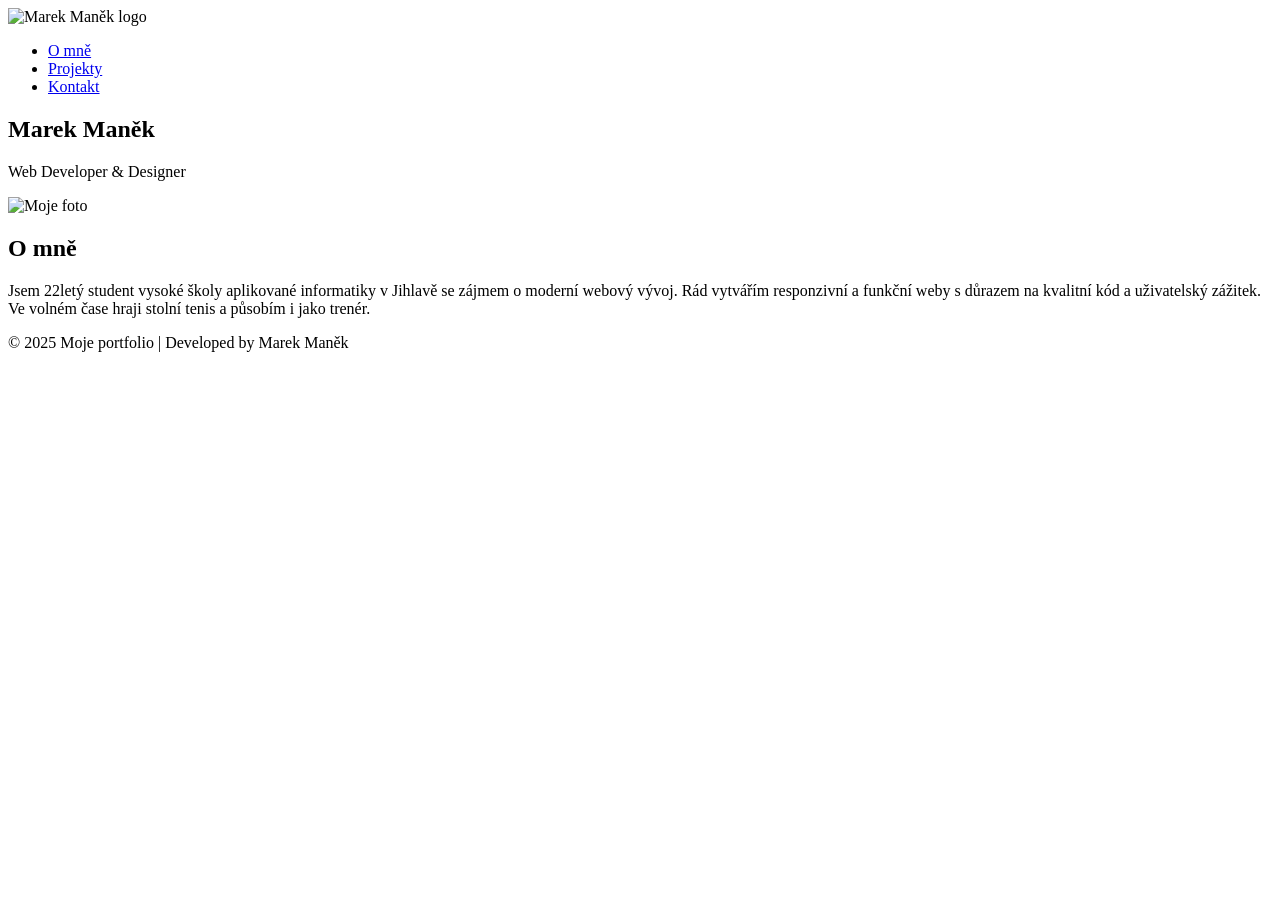
==== index.html @ 23101ea4 "Create index.html" ====
<!DOCTYPE html>
<html lang="cs">
<head>
  <meta charset="UTF-8" />
  <title>O mně</title>
  <link rel="stylesheet" href="css/style.css" />
</head>
<body>

  <header>
    <nav>
      <img src="images/1.png" alt="Marek Maněk logo" class="logo">
      <ul>
        <li><a href="index.html">O mně</a></li>
        <li><a href="projects.html">Projekty</a></li>
        <li><a href="contact.html">Kontakt</a></li>
      </ul>
    </nav>
  </header>

  <main>
    <section class="hero">
      <h1>Marek Maněk</h1>
      <p>Web Developer & Designer</p>
      <img src="images/ja.png" alt="Moje foto" class="profile-photo">
    </section>

    <section>
      <h2>O mně</h2>
      <p>
        Jsem 22letý student vysoké školy aplikované informatiky v Jihlavě se zájmem o moderní webový vývoj.
        Rád vytvářím responzivní a funkční weby s důrazem na kvalitní kód a uživatelský zážitek.
        Ve volném čase hraji stolní tenis a působím i jako trenér.
      </p>
    </section>
  </main>

  <footer>
    <p>&copy; 2025 Moje portfolio | Developed by Marek Maněk</p>
  </footer>

</body>
</html>
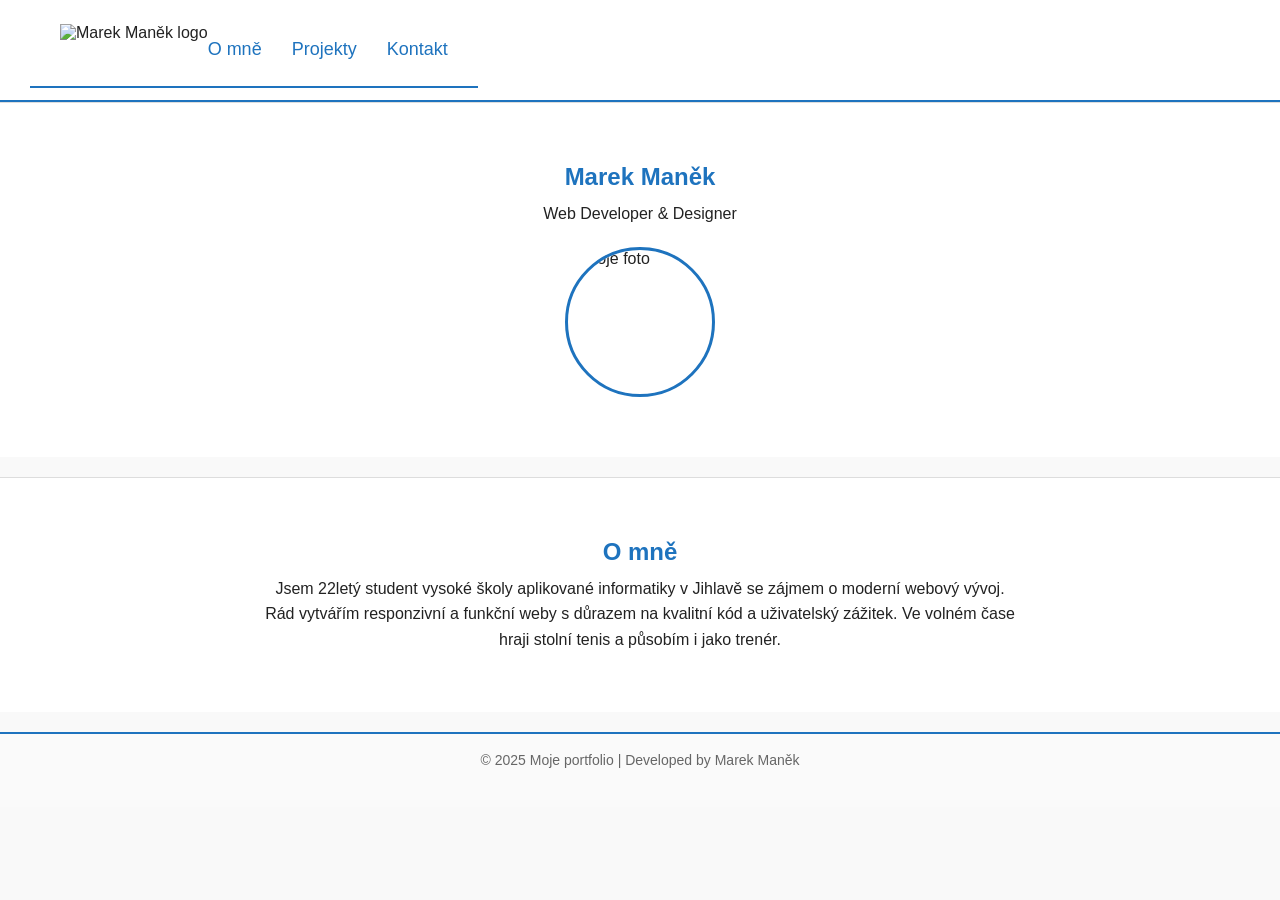
==== commit 48db5322: "Add files via upload" ====
--- a/index.html
+++ b/index.html
@@ -1,43 +1,43 @@
-<!DOCTYPE html>
-<html lang="cs">
-<head>
-  <meta charset="UTF-8" />
-  <title>O mně</title>
-  <link rel="stylesheet" href="css/style.css" />
-</head>
-<body>
-
-  <header>
-    <nav>
-      <img src="images/1.png" alt="Marek Maněk logo" class="logo">
-      <ul>
-        <li><a href="index.html">O mně</a></li>
-        <li><a href="projects.html">Projekty</a></li>
-        <li><a href="contact.html">Kontakt</a></li>
-      </ul>
-    </nav>
-  </header>
-
-  <main>
-    <section class="hero">
-      <h1>Marek Maněk</h1>
-      <p>Web Developer & Designer</p>
-      <img src="images/ja.png" alt="Moje foto" class="profile-photo">
-    </section>
-
-    <section>
-      <h2>O mně</h2>
-      <p>
-        Jsem 22letý student vysoké školy aplikované informatiky v Jihlavě se zájmem o moderní webový vývoj.
-        Rád vytvářím responzivní a funkční weby s důrazem na kvalitní kód a uživatelský zážitek.
-        Ve volném čase hraji stolní tenis a působím i jako trenér.
-      </p>
-    </section>
-  </main>
-
-  <footer>
-    <p>&copy; 2025 Moje portfolio | Developed by Marek Maněk</p>
-  </footer>
-
-</body>
-</html>
+<!DOCTYPE html>
+<html lang="cs">
+<head>
+  <meta charset="UTF-8" />
+  <title>O mně</title>
+  <link rel="stylesheet" href="style.css">
+</head>
+<body>
+
+  <header>
+    <nav>
+      <img src="images/1.png" alt="Marek Maněk logo" class="logo">
+      <ul>
+        <li><a href="index.html">O mně</a></li>
+        <li><a href="projects.html">Projekty</a></li>
+        <li><a href="contact.html">Kontakt</a></li>
+      </ul>
+    </nav>
+  </header>
+
+  <main>
+    <section class="hero">
+      <h1>Marek Maněk</h1>
+      <p>Web Developer & Designer</p>
+      <img src="images/ja.png" alt="Moje foto" class="profile-photo">
+    </section>
+
+    <section>
+      <h2>O mně</h2>
+      <p>
+        Jsem 22letý student vysoké školy aplikované informatiky v Jihlavě se zájmem o moderní webový vývoj.
+        Rád vytvářím responzivní a funkční weby s důrazem na kvalitní kód a uživatelský zážitek.
+        Ve volném čase hraji stolní tenis a působím i jako trenér.
+      </p>
+    </section>
+  </main>
+
+  <footer>
+    <p>&copy; 2025 Moje portfolio | Developed by Marek Maněk</p>
+  </footer>
+
+</body>
+</html>
--- a/style.css
+++ b/style.css
@@ -0,0 +1,213 @@
+/* RESET & ZÁKLAD */
+* {
+  margin: 0;
+  padding: 0;
+  box-sizing: border-box;
+  font-family: Arial, sans-serif;
+}
+
+body {
+  background-color: #f9f9f9;
+  color: #222;
+}
+
+/* === HLAVIČKA === */
+header, nav {
+  display: flex;
+  align-items: center;
+  justify-content: space-between;
+  padding: 12px 30px;
+  background-color: #ffffff;
+  border-bottom: 2px solid #1e73be;
+  position: sticky;
+  top: 0;
+  z-index: 100;
+}
+
+header .logo,
+nav .logo {
+  height: 50px;
+  width: auto;
+  object-fit: contain;
+}
+
+nav ul {
+  list-style: none;
+  display: flex;
+  gap: 30px;
+}
+
+nav a {
+  text-decoration: none;
+  color: #1e73be;
+  font-size: 18px;
+  transition: color 0.3s;
+}
+
+nav a:hover {
+  color: #12518d;
+}
+
+/* === NADPISY === */
+h1, h2 {
+  text-align: center;
+  color: #1e73be;
+  margin: 20px 0 10px;
+}
+
+/* ODSTAVCE */
+p {
+  max-width: 800px;
+  margin: 0 auto 20px;
+  line-height: 1.6;
+  padding: 0 20px;
+  text-align: center;
+}
+
+/* PROFIL FOTO */
+.profile-photo {
+  display: block;
+  width: 150px;
+  height: 150px;
+  object-fit: cover;
+  border-radius: 50%;
+  border: 3px solid #1e73be;
+  margin: 20px auto;
+}
+
+/* === SEKCE === */
+section {
+  padding: 40px 20px;
+  background-color: #ffffff;
+  margin-bottom: 20px;
+  border-top: 1px solid #ddd;
+}
+
+/* === PROJEKTY GRID === */
+.projects-grid {
+  max-width: 1200px;
+  margin: 0 auto;
+  display: grid;
+  grid-template-columns: repeat(auto-fit, minmax(280px, 1fr));
+  gap: 30px;
+  padding: 20px;
+}
+
+.project-card {
+  background-color: #fff;
+  border: 1px solid #ddd;
+  border-radius: 8px;
+  overflow: hidden;
+  text-align: center;
+  box-shadow: 0 2px 4px rgba(0,0,0,0.05);
+  transition: transform 0.3s, box-shadow 0.3s;
+}
+
+.project-card:hover {
+  transform: translateY(-4px);
+  box-shadow: 0 6px 12px rgba(0,0,0,0.1);
+}
+
+.project-card img {
+  width: 100%;
+  height: 180px;
+  object-fit: cover;
+}
+
+.project-card h3 {
+  color: #1e73be;
+  margin: 15px 0 10px;
+}
+
+.project-card p {
+  padding: 0 15px 15px;
+  color: #555;
+}
+
+.project-card a {
+  display: inline-block;
+  margin: 10px 0 20px;
+  padding: 8px 16px;
+  background-color: #1e73be;
+  color: #fff;
+  text-decoration: none;
+  border-radius: 4px;
+  transition: background-color 0.3s;
+}
+
+.project-card a:hover {
+  background-color: #12518d;
+}
+
+/* === KONTAKT FORM === */
+#contact-form {
+  max-width: 500px;
+  margin: 0 auto;
+  display: flex;
+  flex-direction: column;
+  gap: 15px;
+}
+
+#contact-form input,
+#contact-form textarea {
+  padding: 10px 12px;
+  border: 1px solid #ccc;
+  border-radius: 4px;
+  font-size: 16px;
+  width: 100%;
+  resize: vertical;
+}
+
+#contact-form button {
+  padding: 10px;
+  background-color: #1e73be;
+  color: white;
+  border: none;
+  border-radius: 4px;
+  font-size: 16px;
+  cursor: pointer;
+  transition: background-color 0.3s;
+}
+
+#contact-form button:hover {
+  background-color: #12518d;
+}
+
+/* === PATIČKA === */
+footer {
+  text-align: center;
+  font-size: 14px;
+  color: #666;
+  padding: 15px 10px;
+  border-top: 2px solid #1e73be;
+  background-color: #fafafa;
+}
+
+/* === RESPONSIVNÍ === */
+@media (max-width: 700px) {
+  header, nav {
+    flex-direction: column;
+    align-items: center;
+    padding: 15px;
+  }
+
+  nav ul {
+    flex-direction: column;
+    gap: 12px;
+    margin-top: 12px;
+  }
+
+  nav a {
+    font-size: 20px;
+  }
+
+  header .logo,
+  nav .logo {
+    height: 60px;
+    margin-bottom: 10px;
+  }
+
+  .projects-grid {
+    grid-template-columns: 1fr;
+  }
+}
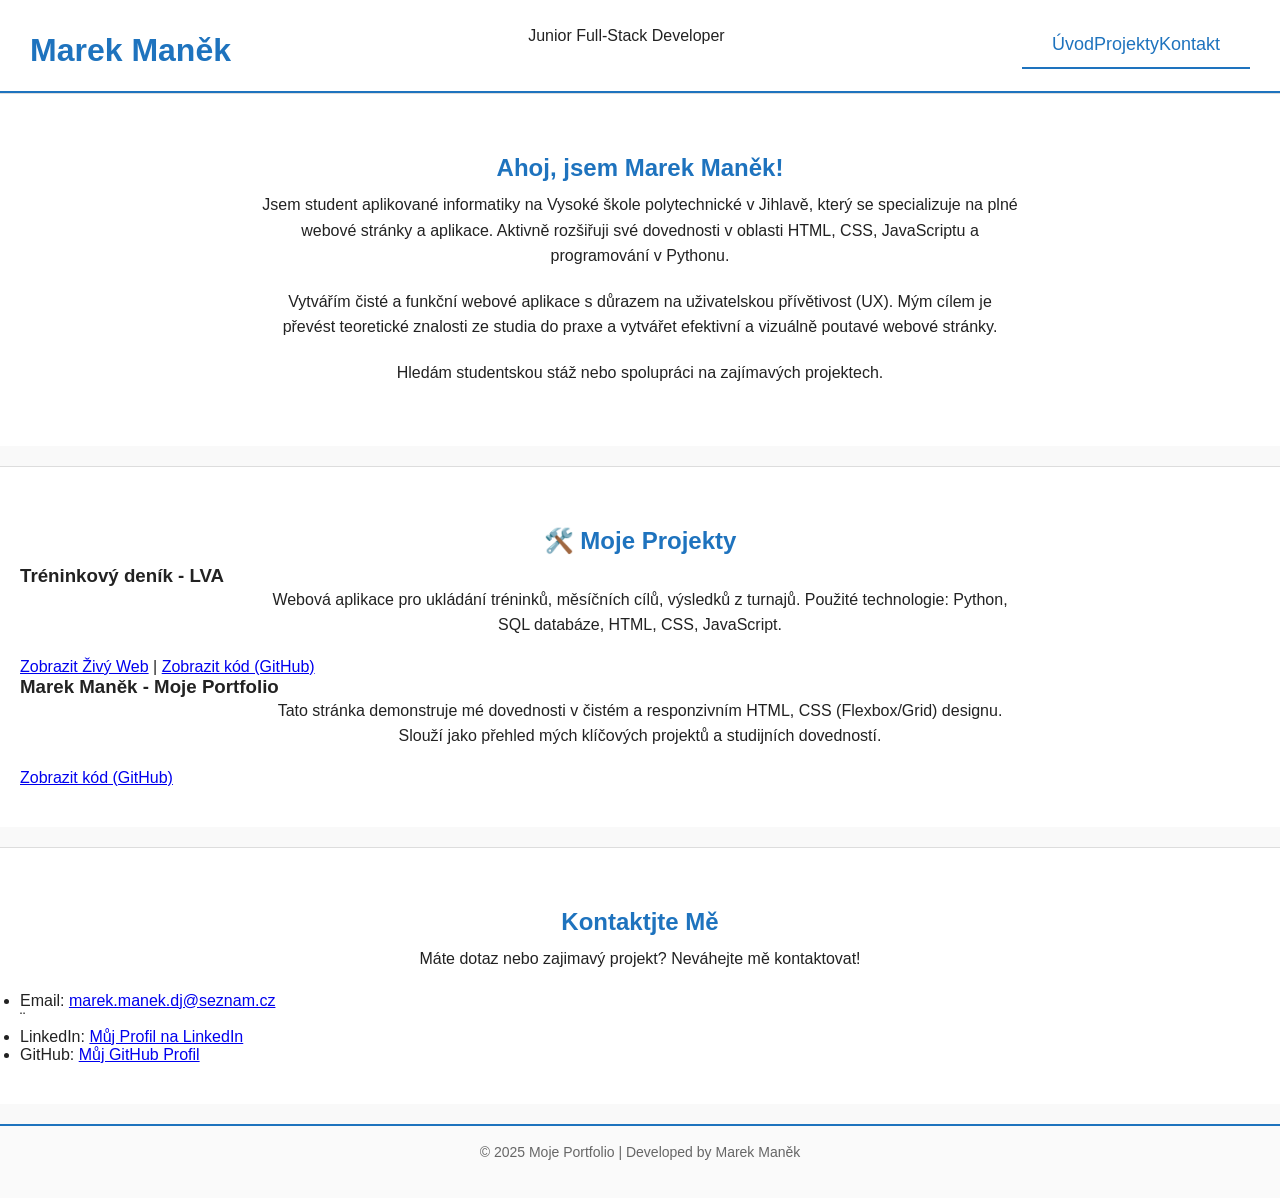
==== commit 5e78d5b6: "Add initial HTML structure for portfolio website" ====
--- a/index.html
+++ b/index.html
@@ -1,43 +1,83 @@
-<!DOCTYPE html>
-<html lang="cs">
-<head>
-  <meta charset="UTF-8" />
-  <title>O mně</title>
-  <link rel="stylesheet" href="style.css">
-</head>
-<body>
-
-  <header>
-    <nav>
-      <img src="images/1.png" alt="Marek Maněk logo" class="logo">
-      <ul>
-        <li><a href="index.html">O mně</a></li>
-        <li><a href="projects.html">Projekty</a></li>
-        <li><a href="contact.html">Kontakt</a></li>
-      </ul>
-    </nav>
-  </header>
-
-  <main>
-    <section class="hero">
-      <h1>Marek Maněk</h1>
-      <p>Web Developer & Designer</p>
-      <img src="images/ja.png" alt="Moje foto" class="profile-photo">
-    </section>
-
-    <section>
-      <h2>O mně</h2>
-      <p>
-        Jsem 22letý student vysoké školy aplikované informatiky v Jihlavě se zájmem o moderní webový vývoj.
-        Rád vytvářím responzivní a funkční weby s důrazem na kvalitní kód a uživatelský zážitek.
-        Ve volném čase hraji stolní tenis a působím i jako trenér.
-      </p>
-    </section>
-  </main>
-
-  <footer>
-    <p>&copy; 2025 Moje portfolio | Developed by Marek Maněk</p>
-  </footer>
-
-</body>
-</html>
+<!DOCTYPE html>
+<html lang="cs">
+<head>
+  <meta charset="UTF-8">
+  <meta name="viewport" content="width=device-width, initial-scale=1.0">
+  <title>Marek Maněk - Webové Portfolio</title>
+  <link rel="stylesheet" href="style.css">
+</head>
+<body>
+  
+    <header>
+      <h1>Marek Maněk</h1>
+      <p>Junior Full-Stack Developer</p>
+      <nav>
+        <a href="#uvod">Úvod</a>
+        <a href="#projekty">Projekty</a>
+        <a href="#kontakt">Kontakt</a>
+      </nav>
+    </header>
+
+    <div class="container">
+
+      <section id="uvod" class="karta">
+        <h2>Ahoj, jsem Marek Maněk!</h2>
+
+        <p>Jsem student aplikované informatiky na Vysoké škole polytechnické v Jihlavě, který se specializuje na plné webové stránky a aplikace. Aktivně rozšiřuji své dovednosti v oblasti HTML, CSS, JavaScriptu a programování v Pythonu.</p>
+
+        <p>Vytvářím čisté a funkční webové aplikace s důrazem na uživatelskou přívětivost (UX). Mým cílem je převést teoretické znalosti ze studia do praxe a vytvářet efektivní a vizuálně poutavé webové stránky.</p>
+
+        <p>Hledám studentskou stáž nebo spolupráci na zajímavých projektech.</p>
+      </section>
+
+      <section id="projekty" class="karta">
+        <h2>🛠️ Moje Projekty</h2>
+    
+        <div class="projekt-karta">
+          <div class="projekt-obsah">
+            
+            <div class="projekt-vizual">
+                
+            </div>
+
+            <div class="projekt-detaily">
+                <h3>Tréninkový deník - LVA</h3>
+                <p>Webová aplikace pro ukládání tréninků, měsíčních cílů, výsledků z turnajů. Použité technologie: Python, SQL databáze, HTML, CSS, JavaScript.</p>
+                <a href="https://treninkovy-denik.onrender.com" target="_blank">Zobrazit Živý Web</a> |
+                <a href="https://github.com/marekcze12/treninkovy-denik" target="_blank">Zobrazit kód (GitHub)</a>
+            </div>
+        </div>
+        </div>
+
+          <div class="projekt-karta">
+            <div class="projekt-obsah">
+            
+            <div class="projekt-vizual">
+                
+            </div>
+
+            <div class="projekt-detaily">
+                <h3>Marek Maněk - Moje Portfolio</h3>
+                <p>Tato stránka demonstruje mé dovednosti v čistém a responzivním HTML, CSS (Flexbox/Grid) designu. Slouží jako přehled mých klíčových projektů a studijních dovedností.</p>
+                <a href="ODKAZ_NA_GITHUB_REPO_PORTFOLIA" target="_blank">Zobrazit kód (GitHub)</a>
+            </div>
+          </div>
+        </div>
+      </section>
+
+      <section id="kontakt" class="karta">
+        <h2>Kontaktjte Mě</h2>
+        <p>Máte dotaz nebo zajimavý projekt? Neváhejte mě kontaktovat!</p>
+        <ul>
+          <li>Email: <a href="mailto:marek.manek.dj@seznam.cz">marek.manek.dj@seznam.cz</a></li>¨
+          <li>LinkedIn: <a href="https://www.linkedin.com/in/marek-man%C4%9Bk-5a9947339/" target="_blank">Můj Profil na LinkedIn</a></li>
+          <li>GitHub: <a href="https://github.com/marekcze12" target="_blank">Můj GitHub Profil</a></li>
+        </ul>
+      </section>
+    </div>
+
+    <footer>
+      <p>&copy; 2025 Moje Portfolio | Developed by Marek Maněk</p>
+    </footer>
+</body>
+</html>
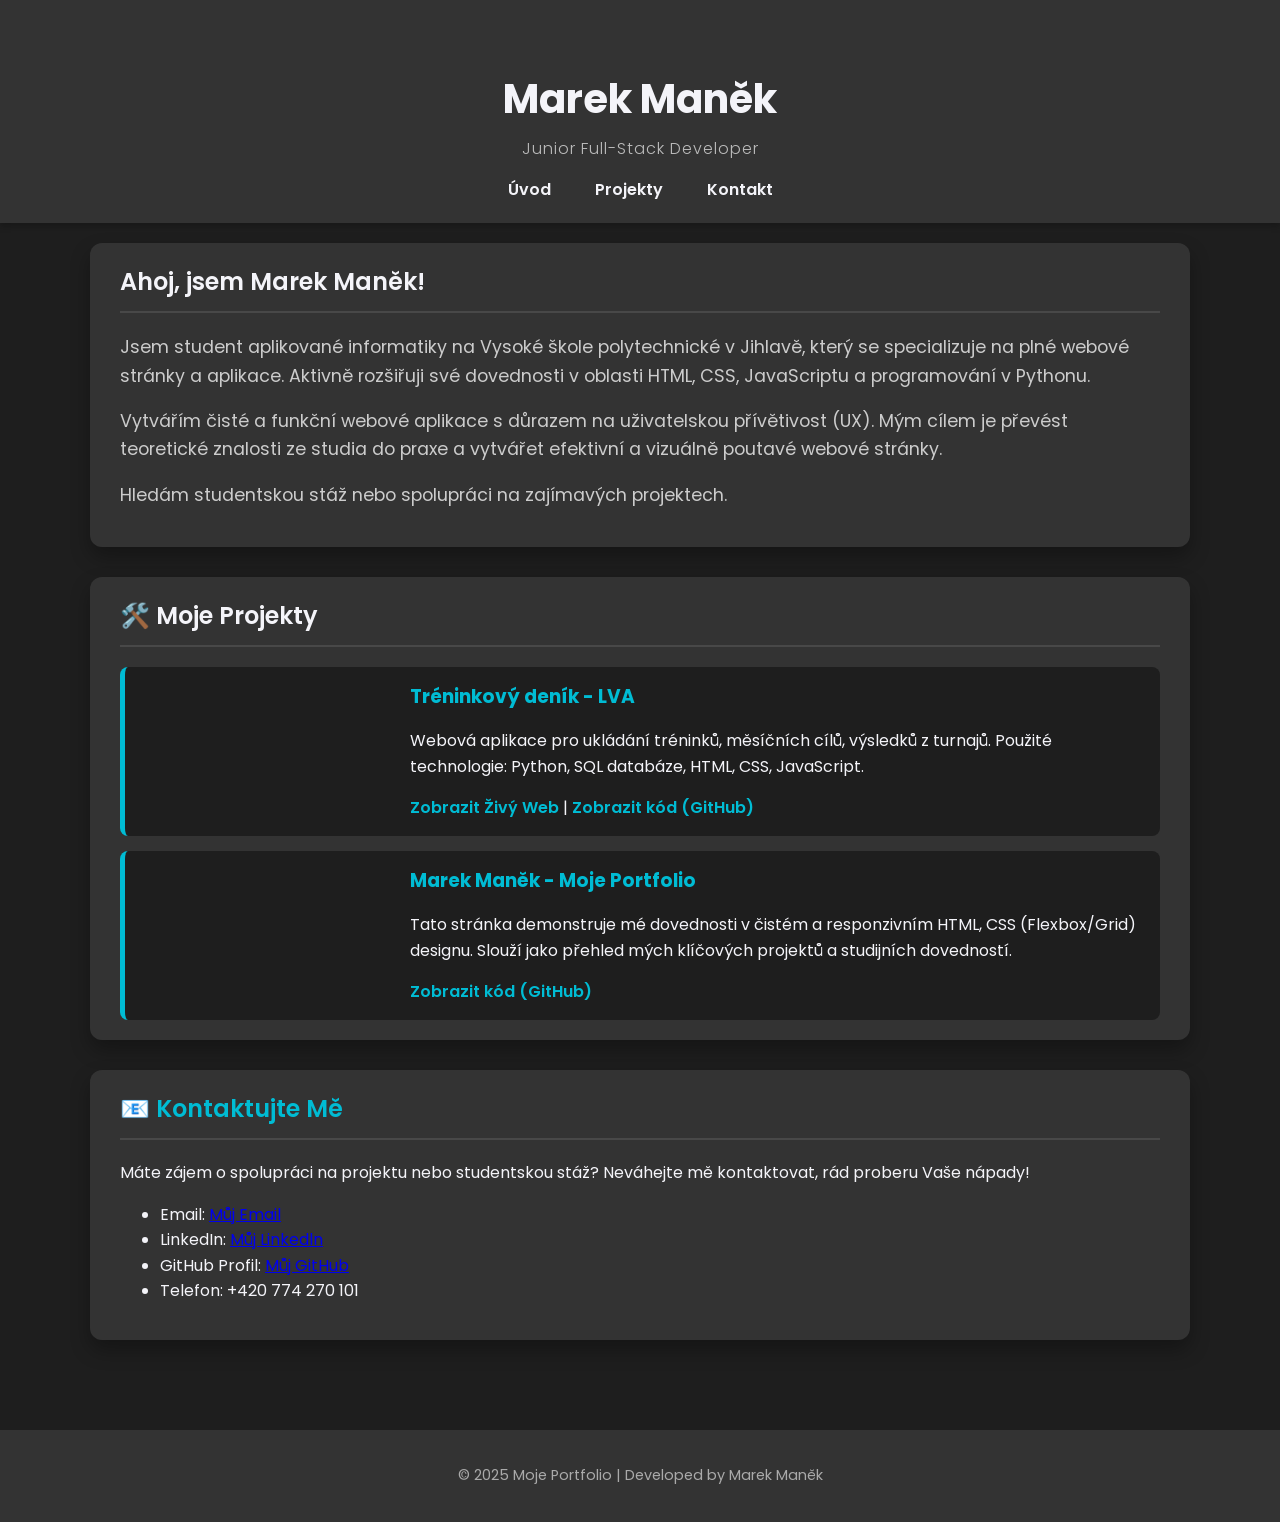
==== commit f4086b22: "Update contact section with new information" ====
--- a/index.html
+++ b/index.html
@@ -66,14 +66,17 @@
       </section>
 
       <section id="kontakt" class="karta">
-        <h2>Kontaktjte Mě</h2>
-        <p>Máte dotaz nebo zajimavý projekt? Neváhejte mě kontaktovat!</p>
-        <ul>
-          <li>Email: <a href="mailto:marek.manek.dj@seznam.cz">marek.manek.dj@seznam.cz</a></li>¨
-          <li>LinkedIn: <a href="https://www.linkedin.com/in/marek-man%C4%9Bk-5a9947339/" target="_blank">Můj Profil na LinkedIn</a></li>
-          <li>GitHub: <a href="https://github.com/marekcze12" target="_blank">Můj GitHub Profil</a></li>
-        </ul>
-      </section>
+    <h2>📧 Kontaktujte Mě</h2>
+    <p>Máte zájem o spolupráci na projektu nebo studentskou stáž? Neváhejte mě kontaktovat, rád proberu Vaše nápady!</p>
+    
+    <ul>
+        <li>Email: <a href="mailto:marek.manek.dj@seznam.cz" target="_blank">Můj Email</a></li>
+        <li>LinkedIn: <a href="https://www.linkedin.com/in/marek-man%C4%9Bk-5a9947339/" target="_blank">Můj Linkedln</a></li>
+        <li>GitHub Profil: <a href="https://github.com/marekcze12" target="_blank">Můj GitHub</a></li>
+        <li>Telefon: +420 774 270 101</li>
+    </ul>
+
+</section>
     </div>
 
     <footer>
--- a/style.css
+++ b/style.css
@@ -1,213 +1,176 @@
-/* RESET & ZÁKLAD */
-* {
-  margin: 0;
-  padding: 0;
-  box-sizing: border-box;
-  font-family: Arial, sans-serif;
-}
-
-body {
-  background-color: #f9f9f9;
-  color: #222;
-}
-
-/* === HLAVIČKA === */
-header, nav {
-  display: flex;
-  align-items: center;
-  justify-content: space-between;
-  padding: 12px 30px;
-  background-color: #ffffff;
-  border-bottom: 2px solid #1e73be;
-  position: sticky;
-  top: 0;
-  z-index: 100;
-}
-
-header .logo,
-nav .logo {
-  height: 50px;
-  width: auto;
-  object-fit: contain;
-}
-
-nav ul {
-  list-style: none;
-  display: flex;
-  gap: 30px;
-}
-
-nav a {
-  text-decoration: none;
-  color: #1e73be;
-  font-size: 18px;
-  transition: color 0.3s;
-}
-
-nav a:hover {
-  color: #12518d;
-}
-
-/* === NADPISY === */
-h1, h2 {
-  text-align: center;
-  color: #1e73be;
-  margin: 20px 0 10px;
-}
-
-/* ODSTAVCE */
-p {
-  max-width: 800px;
-  margin: 0 auto 20px;
-  line-height: 1.6;
-  padding: 0 20px;
-  text-align: center;
-}
-
-/* PROFIL FOTO */
-.profile-photo {
-  display: block;
-  width: 150px;
-  height: 150px;
-  object-fit: cover;
-  border-radius: 50%;
-  border: 3px solid #1e73be;
-  margin: 20px auto;
-}
-
-/* === SEKCE === */
-section {
-  padding: 40px 20px;
-  background-color: #ffffff;
-  margin-bottom: 20px;
-  border-top: 1px solid #ddd;
-}
-
-/* === PROJEKTY GRID === */
-.projects-grid {
-  max-width: 1200px;
-  margin: 0 auto;
-  display: grid;
-  grid-template-columns: repeat(auto-fit, minmax(280px, 1fr));
-  gap: 30px;
-  padding: 20px;
-}
-
-.project-card {
-  background-color: #fff;
-  border: 1px solid #ddd;
-  border-radius: 8px;
-  overflow: hidden;
-  text-align: center;
-  box-shadow: 0 2px 4px rgba(0,0,0,0.05);
-  transition: transform 0.3s, box-shadow 0.3s;
-}
-
-.project-card:hover {
-  transform: translateY(-4px);
-  box-shadow: 0 6px 12px rgba(0,0,0,0.1);
-}
-
-.project-card img {
-  width: 100%;
-  height: 180px;
-  object-fit: cover;
-}
-
-.project-card h3 {
-  color: #1e73be;
-  margin: 15px 0 10px;
-}
-
-.project-card p {
-  padding: 0 15px 15px;
-  color: #555;
-}
-
-.project-card a {
-  display: inline-block;
-  margin: 10px 0 20px;
-  padding: 8px 16px;
-  background-color: #1e73be;
-  color: #fff;
-  text-decoration: none;
-  border-radius: 4px;
-  transition: background-color 0.3s;
-}
-
-.project-card a:hover {
-  background-color: #12518d;
-}
-
-/* === KONTAKT FORM === */
-#contact-form {
-  max-width: 500px;
-  margin: 0 auto;
-  display: flex;
-  flex-direction: column;
-  gap: 15px;
-}
-
-#contact-form input,
-#contact-form textarea {
-  padding: 10px 12px;
-  border: 1px solid #ccc;
-  border-radius: 4px;
-  font-size: 16px;
-  width: 100%;
-  resize: vertical;
-}
-
-#contact-form button {
-  padding: 10px;
-  background-color: #1e73be;
-  color: white;
-  border: none;
-  border-radius: 4px;
-  font-size: 16px;
-  cursor: pointer;
-  transition: background-color 0.3s;
-}
-
-#contact-form button:hover {
-  background-color: #12518d;
-}
-
-/* === PATIČKA === */
-footer {
-  text-align: center;
-  font-size: 14px;
-  color: #666;
-  padding: 15px 10px;
-  border-top: 2px solid #1e73be;
-  background-color: #fafafa;
-}
-
-/* === RESPONSIVNÍ === */
-@media (max-width: 700px) {
-  header, nav {
-    flex-direction: column;
-    align-items: center;
-    padding: 15px;
-  }
-
-  nav ul {
-    flex-direction: column;
-    gap: 12px;
-    margin-top: 12px;
-  }
-
-  nav a {
-    font-size: 20px;
-  }
-
-  header .logo,
-  nav .logo {
-    height: 60px;
-    margin-bottom: 10px;
-  }
-
-  .projects-grid {
-    grid-template-columns: 1fr;
-  }
-}
+@import url('https://fonts.googleapis.com/css2?family=Poppins:wght@300;400;600;700&display=swap');
+
+:root{
+    --color-primary: #f4f4f9;
+    --color-background: #1e1e1e;
+    --color-secondary: #333333;
+    --color-accent: #00bcd4;
+    --color-text-dark: #333;
+    --padding-base: 20px;
+}
+
+body{
+    font-family: 'Poppins', sans-serif;
+    line-height: 1.6;
+    margin: 0;
+    padding: 0;
+    background-color: var(--color-background);
+    color: var(--color-primary);
+    transition: background-color 0.3s;
+}
+
+.container{
+    max-width: 1100px;
+    margin: 0 auto;
+    overflow: hidden;
+    padding: var(--padding-base);
+}
+
+header{
+    background-color: var(--color-secondary);
+    padding: 40px 0 20px 0;
+    text-align: center;
+    box-shadow: 0 4px 6px rgba(0, 0, 0, 0.2);
+}
+
+header h1{
+    font-size: 2.5em;
+    font-weight: 700;
+    margin-bottom: 5px;
+}
+
+header p{
+    color: #bbb;
+    margin-top: 0;
+    font-weight: 300;
+    letter-spacing: 1px;
+}
+
+nav a{
+    color: var(--color-primary);
+    text-decoration: none;
+    margin: 0 20px;
+    font-weight: 600;
+    transition: color 0.3s;
+    padding: 5px 0;
+    position: relative;
+}
+
+nav a:hover{
+    color: var(--color-accent);
+}
+
+section{
+    padding: 30px 0;
+}
+
+.karta{
+    background: var(--color-secondary);
+    padding: var(--padding-base) 30px;
+    margin-bottom: 30px;
+    border-radius: 12px;
+    box-shadow: 0 10px 20px rgba(0, 0, 0,  0.3);
+    transition: transform 0.3s box-shadow 0.3s;
+}
+
+.karta:hover{
+    transform: translateY(-5px);
+    box-shadow: 0 15px 30px rgba(0, 0, 0, 0.5);
+}
+
+h2{
+    color: var(--color-accent);
+    font-weight: 600;
+    margin-top: 0;
+    border-bottom: 2px solid rgba(255, 255, 255, 0.1);
+    padding-bottom: 10px;
+    margin-bottom: 20px;
+}
+
+#uvod h2, #projekty h2{
+    color: var(--color-primary);
+}
+
+#uvod p {
+    font-size: 1.1em;
+    color: #ccc;
+}
+
+.projekt-karta {
+    background: var(--color-background);
+    padding: 15px;
+    margin-top: 15px;
+    border-radius: 8px;
+    border-left: 5px solid var(--color-accent);
+}
+
+.projekt-karta h3 {
+    color: var(--color-accent);
+    margin-top: 0;
+    margin-bottom: 5px;
+}
+
+.projekt-karta a {
+    color: var(--color-accent);
+    text-decoration: none;
+    font-weight: 600;
+}
+
+.projekt-karta a:hover {
+    text-decoration: underline;
+}
+
+footer {
+    text-align: center;
+    padding: var(--padding-base) 0;
+    background: var(--color-secondary);
+    color: #aaa;
+    margin-top: 40px;
+    font-size: 0.9em;
+}
+
+.projekt-obsah {
+    display: flex;
+    gap: 20px;
+    align-items: flex-start;
+}
+
+.projekt-vizual {
+    flex-shrink: 0;
+    width: 35%;
+    max-width: 250px;
+    border-radius: 8px;
+    overflow: hidden;
+    box-shadow: 0 4px 8px rgba(0, 0, 0, 0.4);
+}
+
+.projekt-vizual img {
+    width: 100%;
+    height: auto;
+    display: block;
+}
+
+.projekt-detaily {
+    flex-grow: 1;
+}
+
+@media (max-width: 768px) {
+    header h1 {
+        font-size: 2em;
+    }
+    nav a {
+        display: block;
+        margin: 10px 0;
+    }
+    .container {
+        padding: 10px;
+    }
+    .projekt-obsah {
+        flex-direction: column;
+        gap: 15px;
+    }
+    .projekt-vizual {
+        width: 100%;
+        max-width: none;
+    }
+}
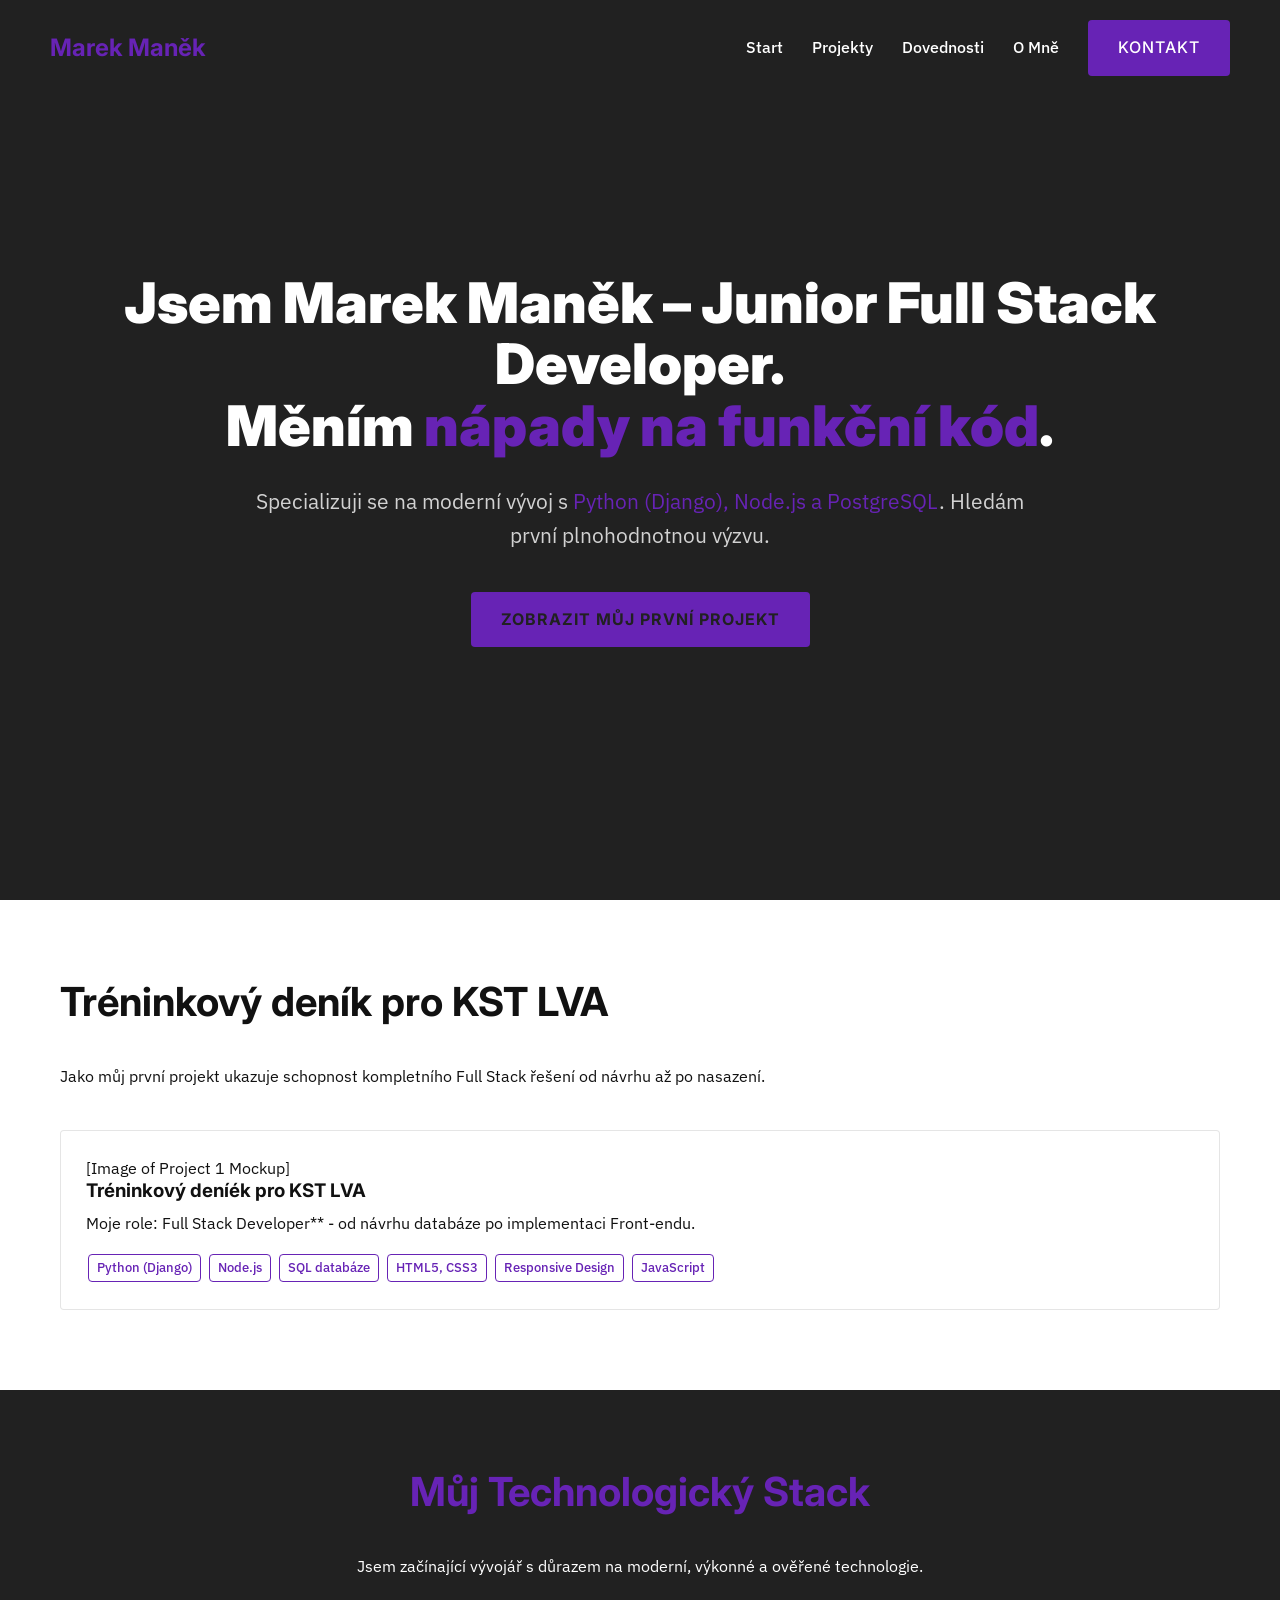
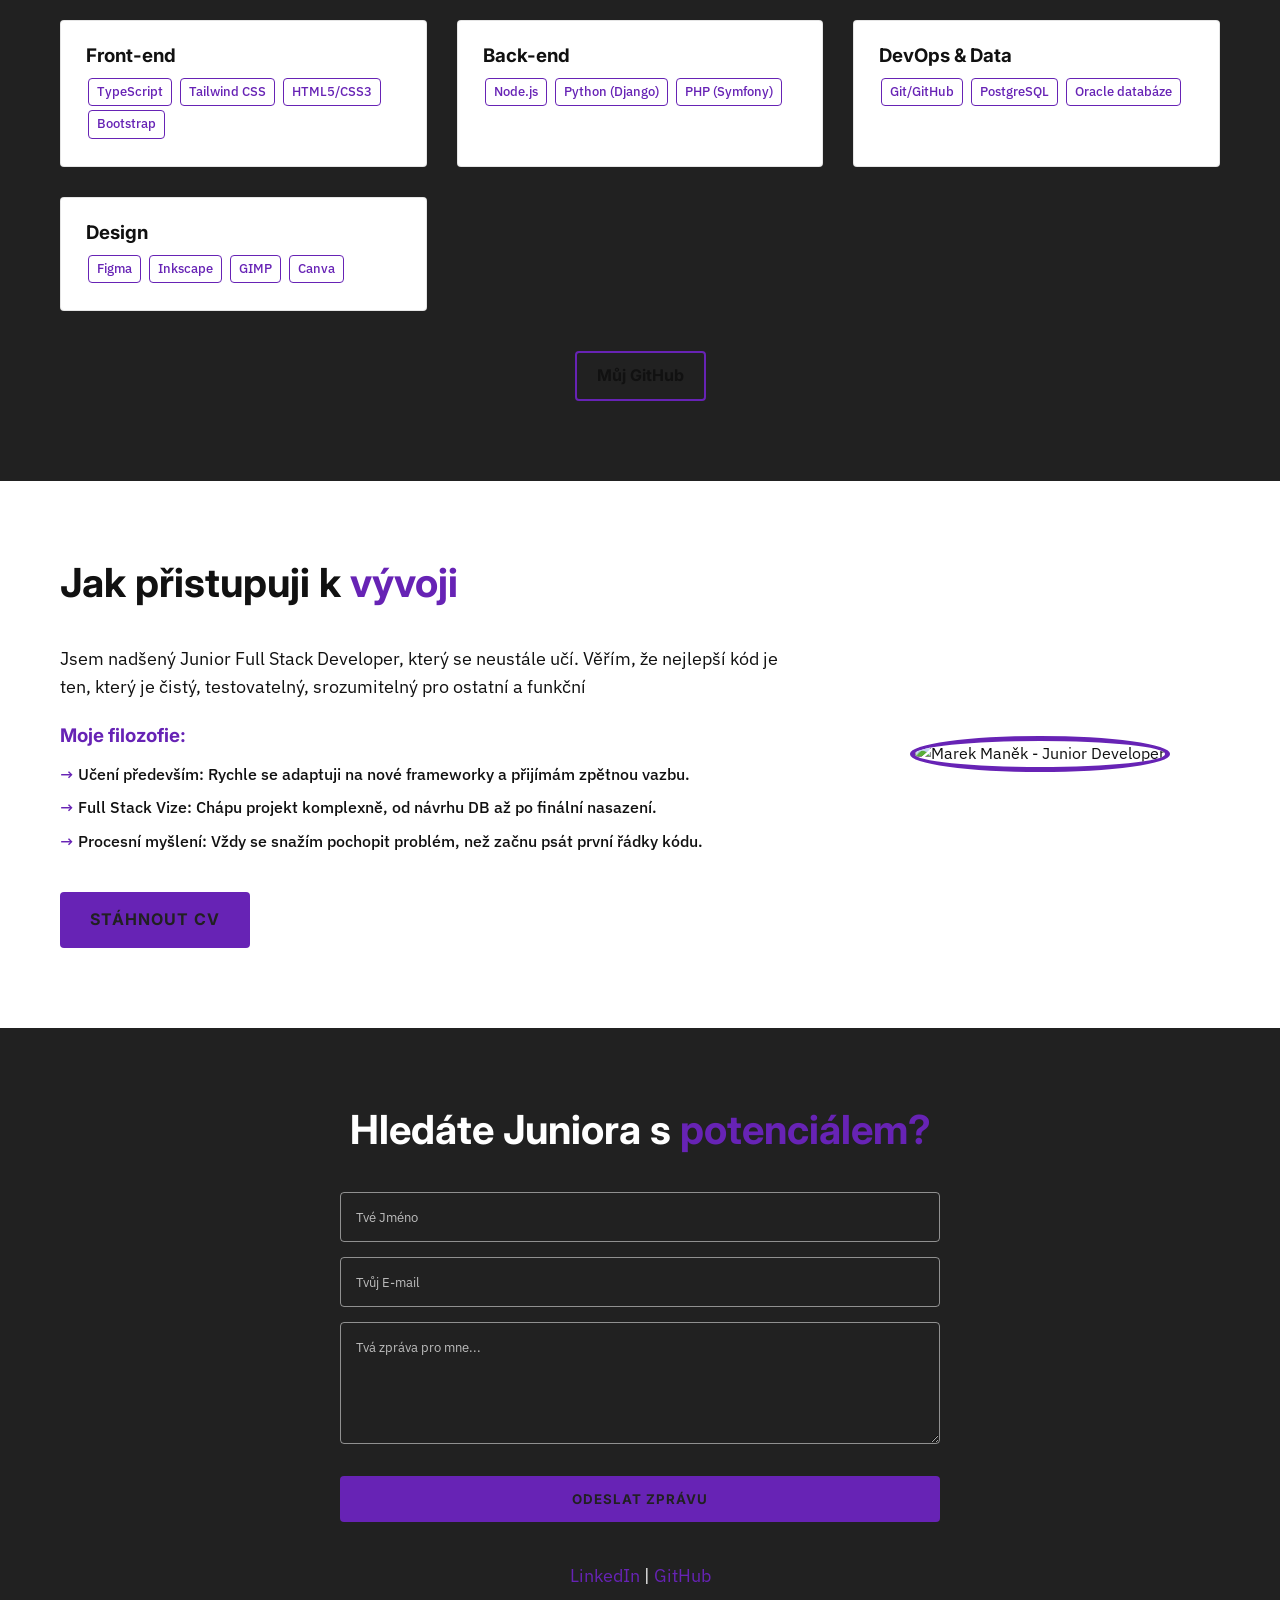
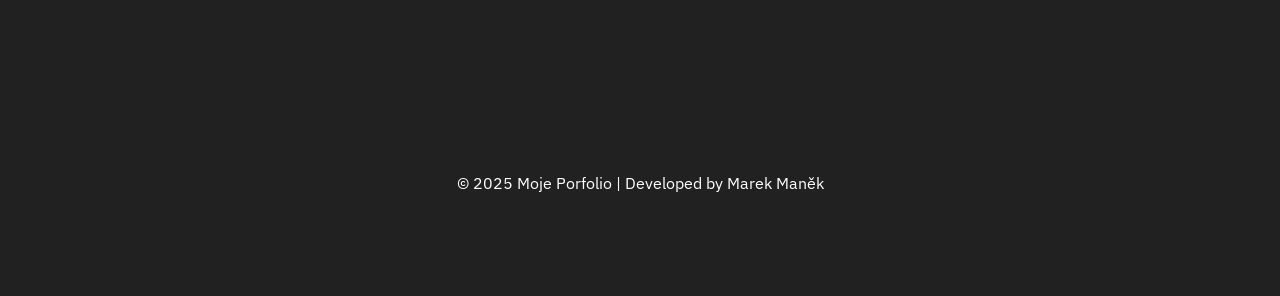
==== commit d4b7b0f6: "Add files via upload" ====
--- a/index.html
+++ b/index.html
@@ -1,86 +1,165 @@
 <!DOCTYPE html>
 <html lang="cs">
 <head>
-  <meta charset="UTF-8">
-  <meta name="viewport" content="width=device-width, initial-scale=1.0">
-  <title>Marek Maněk - Webové Portfolio</title>
-  <link rel="stylesheet" href="style.css">
+    <meta charset="UTF-8">
+    <meta name="viewport" content="width=device-width, initial-scale=1.0">
+    <title>Marek Maněk - Junior Full Stack Developer Portfolio</title>
+    
+    <link rel="stylesheet" href="style.css">
+    
+    <link href="https://unpkg.com/aos@2.3.1/dist/aos.css" rel="stylesheet">
 </head>
 <body>
-  
-    <header>
-      <h1>Marek Maněk</h1>
-      <p>Junior Full-Stack Developer</p>
-      <nav>
-        <a href="#uvod">Úvod</a>
-        <a href="#projekty">Projekty</a>
-        <a href="#kontakt">Kontakt</a>
-      </nav>
+
+    <header class="main-header">
+        <div class="logo">
+            <span class="accent-text">Marek Maněk</span>
+        </div>
+        <nav class="main-nav">
+            <a href="#hero">Start</a>
+            <a href="#projects">Projekty</a>
+            <a href="#skills">Dovednosti</a>
+            <a href="#about">O Mně</a>
+            <a href="#contact" class="btn-primary">Kontakt</a>
+        </nav>
     </header>
 
-    <div class="container">
+    <section id="hero" class="section-dark">
+        <div class="container" data-aos="fade-up">
+            <h1 class="hero-title">
+                Jsem Marek Maněk – Junior Full Stack Developer. <br>
+                Měním <span class="accent-text">nápady na funkční kód</span>.
+            </h1>
+            <p class="hero-subtitle">
+                Specializuji se na moderní vývoj s <span class="accent-text">Python (Django), Node.js a PostgreSQL</span>. Hledám první plnohodnotnou výzvu.
+            </p>
+            <a href="#projects" class="btn-primary">
+                Zobrazit Můj První Projekt
+            </a>
+        </div>
+    </section>
 
-      <section id="uvod" class="karta">
-        <h2>Ahoj, jsem Marek Maněk!</h2>
-
-        <p>Jsem student aplikované informatiky na Vysoké škole polytechnické v Jihlavě, který se specializuje na plné webové stránky a aplikace. Aktivně rozšiřuji své dovednosti v oblasti HTML, CSS, JavaScriptu a programování v Pythonu.</p>
-
-        <p>Vytvářím čisté a funkční webové aplikace s důrazem na uživatelskou přívětivost (UX). Mým cílem je převést teoretické znalosti ze studia do praxe a vytvářet efektivní a vizuálně poutavé webové stránky.</p>
-
-        <p>Hledám studentskou stáž nebo spolupráci na zajímavých projektech.</p>
-      </section>
-
-      <section id="projekty" class="karta">
-        <h2>🛠️ Moje Projekty</h2>
-    
-        <div class="projekt-karta">
-          <div class="projekt-obsah">
+    <section id="projects" class="section-light">
+        <div class="container" data-aos="fade-up">
+            <h2 class="section-title">Tréninkový deník pro KST LVA</h2>
+            <p>Jako můj první projekt ukazuje schopnost kompletního Full Stack řešení od návrhu až po nasazení.</p>
             
-            <div class="projekt-vizual">
-                
-            </div>
-
-            <div class="projekt-detaily">
-                <h3>Tréninkový deník - LVA</h3>
-                <p>Webová aplikace pro ukládání tréninků, měsíčních cílů, výsledků z turnajů. Použité technologie: Python, SQL databáze, HTML, CSS, JavaScript.</p>
-                <a href="https://treninkovy-denik.onrender.com" target="_blank">Zobrazit Živý Web</a> |
-                <a href="https://github.com/marekcze12/treninkovy-denik" target="_blank">Zobrazit kód (GitHub)</a>
+            <div class="grid-3" style="grid-template-columns: 1fr;">
+                <a href="https://treninkovy-denik.onrender.com" class="project-card" data-aos="fade-up" data-aos-delay="100">
+                    [Image of Project 1 Mockup]
+                    <h3>Tréninkový deníék pro KST LVA</h3>
+                    <p>Moje role: Full Stack Developer** - od návrhu databáze po implementaci Front-endu.</p>
+                    <div class="tech-tags" style="margin-top: 15px;">
+                        <span class="tech-tag">Python (Django)</span>
+                        <span class="tech-tag">Node.js</span>
+                        <span class="tech-tag">SQL databáze</span>
+                        <span class="tech-tag">HTML5, CSS3</span>
+                        <span class="tech-tag">Responsive Design</span>
+                        <span class="tech-tag">JavaScript</span>
+                    </div>
+                </a>
             </div>
         </div>
+    </section>
+
+    <section id="skills" class="section-dark">
+        <div class="container" data-aos="fade-up">
+            <h2 class="section-title accent-text">Můj Technologický Stack</h2>
+            <p>Jsem začínající vývojář s důrazem na moderní, výkonné a ověřené technologie.</p>
+            
+            <div class="grid-3">
+                <div class="skill-card" data-aos="fade-up" data-aos-delay="100">
+                    <h3>Front-end</h3>
+                    <span class="tech-tag">TypeScript</span>
+                    <span class="tech-tag">Tailwind CSS</span>
+                    <span class="tech-tag">HTML5/CSS3</span>
+                    <span class="tech-tag">Bootstrap</span>
+                </div>
+                <div class="skill-card" data-aos="fade-up" data-aos-delay="200">
+                    <h3>Back-end</h3>
+                    <span class="tech-tag">Node.js</span>
+                    <span class="tech-tag">Python (Django)</span>
+                    <span class="tech-tag">PHP (Symfony)</span>
+                </div>
+                <div class="skill-card" data-aos="fade-up" data-aos-delay="300">
+                    <h3>DevOps & Data</h3>
+                    <span class="tech-tag">Git/GitHub</span>
+                    <span class="tech-tag">PostgreSQL</span>
+                    <span class="tech-tag">Oracle databáze</span>
+                </div>
+                <div class="skill-card" data-aos="fade-up" data-aos-delay="200">
+                    <h3>Design</h3>
+                    <span class="tech-tag">Figma</span>
+                    <span class="tech-tag">Inkscape</span>
+                    <span class="tech-tag">GIMP</span>
+                    <span class="tech-tag">Canva</span>
+                </div>
+            </div>
+            
+            <a href="https://github.com/marekcze12" target="_blank" class="btn-secondary" style="margin-top: 40px;" data-aos="fade-up" data-aos-delay="400">
+                Můj GitHub
+            </a>
         </div>
+    </section>
 
-          <div class="projekt-karta">
-            <div class="projekt-obsah">
+    <section id="about" class="section-light">
+        <div class="container about-layout">
             
-            <div class="projekt-vizual">
+            <div class="about-content" data-aos="fade-right">
+                <h2 class="section-title">Jak přistupuji k <span class="accent-text">vývoji</span></h2>
                 
+                <p style="font-size: 1.1rem; margin-bottom: 25px;">
+                    Jsem nadšený Junior Full Stack Developer, který se neustále učí. Věřím, že nejlepší kód je ten, který je čistý, testovatelný, srozumitelný pro ostatní a funkční
+                </p>
+                
+                <div class="about-pillars">
+                    <h3 class="accent-text">Moje filozofie:</h3>
+                    <ul>
+                        <li><span class="accent-text">→</span> Učení především: Rychle se adaptuji na nové frameworky a přijímám zpětnou vazbu.</li>
+                        <li><span class="accent-text">→</span> Full Stack Vize: Chápu projekt komplexně, od návrhu DB až po finální nasazení.</li>
+                        <li><span class="accent-text">→</span> Procesní myšlení: Vždy se snažím pochopit problém, než začnu psát první řádky kódu.</li>
+                    </ul>
+                </div>
+                
+                <a href="#" class="btn-primary" style="margin-top: 30px;">Stáhnout CV</a>
             </div>
+            
+            <div class="about-image" data-aos="fade-left">
+                <img src="your-professional-photo.jpg" alt="Marek Maněk - Junior Developer" class="profile-photo">
+            </div>
+        </div>
+    </section>
 
-            <div class="projekt-detaily">
-                <h3>Marek Maněk - Moje Portfolio</h3>
-                <p>Tato stránka demonstruje mé dovednosti v čistém a responzivním HTML, CSS (Flexbox/Grid) designu. Slouží jako přehled mých klíčových projektů a studijních dovedností.</p>
-                <a href="ODKAZ_NA_GITHUB_REPO_PORTFOLIA" target="_blank">Zobrazit kód (GitHub)</a>
+    <section id="contact" class="section-dark">
+        <div class="container" data-aos="fade-up">
+            <h2>Hledáte Juniora s <span class="accent-text">potenciálem?</span></h2>
+            
+            <form class="contact-form">
+                <input type="text" placeholder="Tvé Jméno" required>
+                <input type="email" placeholder="Tvůj E-mail" required>
+                <textarea placeholder="Tvá zpráva pro mne..." rows="5" required></textarea>
+                <button type="submit" class="btn-primary">Odeslat Zprávu</button>
+            </form>
+            
+            <div class="social-links">
+                <a href="https://www.linkedin.com/in/marek-maněk-5a9947339/" class="accent-text">LinkedIn</a> | 
+                <a href="https://github.com/marekcze12" class="accent-text">GitHub</a>
             </div>
-          </div>
         </div>
-      </section>
+    </section>
 
-      <section id="kontakt" class="karta">
-    <h2>📧 Kontaktujte Mě</h2>
-    <p>Máte zájem o spolupráci na projektu nebo studentskou stáž? Neváhejte mě kontaktovat, rád proberu Vaše nápady!</p>
+    <footer class="section-dark">
+        <div class="container footer-content">
+            <p>&copy; 2025 Moje Porfolio | Developed by Marek Maněk</p>
+        </div>
+    </footer>
     
-    <ul>
-        <li>Email: <a href="mailto:marek.manek.dj@seznam.cz" target="_blank">Můj Email</a></li>
-        <li>LinkedIn: <a href="https://www.linkedin.com/in/marek-man%C4%9Bk-5a9947339/" target="_blank">Můj Linkedln</a></li>
-        <li>GitHub Profil: <a href="https://github.com/marekcze12" target="_blank">Můj GitHub</a></li>
-        <li>Telefon: +420 774 270 101</li>
-    </ul>
-
-</section>
-    </div>
-
-    <footer>
-      <p>&copy; 2025 Moje Portfolio | Developed by Marek Maněk</p>
-    </footer>
+    <script src="https://unpkg.com/aos@2.3.1/dist/aos.js"></script>
+    <script>
+      AOS.init({
+        duration: 1000,
+        once: true,
+      });
+    </script>
 </body>
-</html>
+</html>
--- a/style.css
+++ b/style.css
@@ -1,176 +1,333 @@
-@import url('https://fonts.googleapis.com/css2?family=Poppins:wght@300;400;600;700&display=swap');
-
-:root{
-    --color-primary: #f4f4f9;
-    --color-background: #1e1e1e;
-    --color-secondary: #333333;
-    --color-accent: #00bcd4;
-    --color-text-dark: #333;
-    --padding-base: 20px;
-}
-
-body{
-    font-family: 'Poppins', sans-serif;
-    line-height: 1.6;
+/*
+====================================
+style.css - Full Stack Portfolio
+====================================
+Barvy: #33C4C4 (Akcent), Černá, Bílá
+Fonty: Inter (Nadpisy), IBM Plex Sans (Tělo)
+*/
+
+/* 1. Import Google Fonts */
+@import url('https://fonts.googleapis.com/css2?family=IBM+Plex+Sans:wght@400;500;700&family=Inter:wght@400;700;900&display=swap');
+
+/* 2. CSS Custom Properties (Proměnné) */
+:root {
+    /* Barvy - Sada 3: Forest Green */
+    --accent-color: #6723b5;    
+    --primary-text: #111111;    /* Tmavý Text */
+    --secondary-text: #FFFFFF;  /* Bílá */
+    --background-light: #FFFFFF; 
+    --background-dark: #212121; /* Tmavě Šedá (Měkčí tmavý režim) */
+    
+    /* Fonty */
+    --font-heading: 'Inter', sans-serif;
+    --font-body: 'IBM Plex Sans', sans-serif;
+    --font-code: 'IBM Plex Mono', monospace;
+    
+    /* Animace */
+    --transition-speed: 0.3s;
+    --border-radius: 4px;
+}
+
+/* 3. Základní Reset a Styly Těla */
+* {
     margin: 0;
     padding: 0;
-    background-color: var(--color-background);
-    color: var(--color-primary);
-    transition: background-color 0.3s;
-}
-
-.container{
-    max-width: 1100px;
+    box-sizing: border-box;
+}
+
+html {
+    scroll-behavior: smooth;
+}
+
+body {
+    background-color: var(--background-light);
+    color: var(--primary-text);
+    font-family: var(--font-body);
+    font-weight: 400;
+    line-height: 1.6;
+}
+
+a {
+    text-decoration: none;
+    color: var(--primary-text);
+    transition: color var(--transition-speed);
+}
+
+a:hover {
+    color: var(--accent-color);
+}
+
+/* Zvýraznění textu v akcentní barvě */
+.accent-text {
+    color: var(--accent-color);
+}
+
+/* 4. Typografie (Nadpisy) */
+h1, h2, h3 {
+    font-family: var(--font-heading);
+    line-height: 1.1;
+    margin-bottom: 0.5em;
+}
+
+h1 {
+    font-size: 3.5rem;
+    font-weight: 900;
+}
+
+h2 {
+    font-size: 2.5rem;
+    font-weight: 700;
+}
+.section-title {
+    margin-bottom: 40px;
+}
+
+/* 5. Utility Třídy (Layout a Barvy) */
+.container {
+    max-width: 1200px;
     margin: 0 auto;
-    overflow: hidden;
-    padding: var(--padding-base);
-}
-
-header{
-    background-color: var(--color-secondary);
-    padding: 40px 0 20px 0;
+    padding: 0 20px;
+}
+
+/* Střídání sekcí */
+.section-light {
+    background-color: var(--background-light);
+    color: var(--primary-text);
+    padding: 80px 0;
+}
+
+.section-dark {
+    background-color: var(--background-dark);
+    color: var(--secondary-text);
+    padding: 80px 0;
+    text-align: center; /* Centrování obsahu v tmavých sekcích (např. Skills/Contact) */
+}
+
+/* 6. Navigace a Hlavička */
+.main-header {
+    position: fixed;
+    top: 0;
+    left: 0;
+    width: 100%;
+    z-index: 1000;
+    background-color: var(--background-dark);
+    display: flex;
+    justify-content: space-between;
+    align-items: center;
+    padding: 20px 50px;
+}
+
+.main-header .logo {
+    font-family: var(--font-heading);
+    font-size: 1.5rem;
+    font-weight: 700;
+    color: var(--secondary-text);
+}
+
+.main-nav a {
+    color: var(--secondary-text);
+    margin-left: 25px;
+    font-weight: 500;
+}
+
+/* 7. Sekce HERO */
+#hero {
+    min-height: 100vh;
+    display: flex;
+    align-items: center;
     text-align: center;
-    box-shadow: 0 4px 6px rgba(0, 0, 0, 0.2);
-}
-
-header h1{
-    font-size: 2.5em;
+    padding-top: 100px;
+}
+
+.hero-title {
+    font-size: 3.5rem;
+}
+
+.hero-subtitle {
+    font-size: 1.3rem;
+    max-width: 800px;
+    margin: 20px auto 40px;
+    color: rgba(255, 255, 255, 0.8);
+}
+
+/* 8. Tlačítka (CTA) */
+.btn-primary {
+    background-color: var(--accent-color);
+    color: var(--background-dark); 
+    border: none;
+    padding: 15px 30px;
     font-weight: 700;
-    margin-bottom: 5px;
-}
-
-header p{
-    color: #bbb;
-    margin-top: 0;
-    font-weight: 300;
+    font-family: var(--font-heading);
+    border-radius: var(--border-radius);
+    cursor: pointer;
+    transition: all var(--transition-speed) ease;
+    display: inline-block;
+    text-transform: uppercase;
     letter-spacing: 1px;
 }
 
-nav a{
-    color: var(--color-primary);
-    text-decoration: none;
-    margin: 0 20px;
-    font-weight: 600;
-    transition: color 0.3s;
-    padding: 5px 0;
-    position: relative;
-}
-
-nav a:hover{
-    color: var(--color-accent);
-}
-
-section{
-    padding: 30px 0;
-}
-
-.karta{
-    background: var(--color-secondary);
-    padding: var(--padding-base) 30px;
-    margin-bottom: 30px;
-    border-radius: 12px;
-    box-shadow: 0 10px 20px rgba(0, 0, 0,  0.3);
-    transition: transform 0.3s box-shadow 0.3s;
-}
-
-.karta:hover{
+.btn-primary:hover {
+    transform: translateY(-2px);
+    box-shadow: 0 4px 10px rgba(51, 196, 196, 0.4);
+    background-color: #38d6d6;
+}
+
+.btn-secondary {
+    background-color: transparent;
+    color: var(--primary-text);
+    border: 2px solid var(--accent-color);
+    padding: 10px 20px;
+    font-weight: 700;
+    font-family: var(--font-heading);
+    border-radius: var(--border-radius);
+    transition: all var(--transition-speed) ease;
+    display: inline-block;
+}
+
+.btn-secondary:hover {
+    background-color: var(--accent-color);
+    color: var(--background-light);
+    box-shadow: 0 4px 8px rgba(51, 196, 196, 0.4);
+}
+
+/* 9. Karty Projektů/Dovedností */
+.grid-3 {
+    display: grid;
+    grid-template-columns: repeat(auto-fit, minmax(300px, 1fr));
+    gap: 30px;
+    margin-top: 40px;
+}
+
+.project-card, .skill-card {
+    background-color: var(--background-light);
+    color: var(--primary-text);
+    padding: 25px;
+    border: 1px solid rgba(0, 0, 0, 0.1);
+    border-radius: var(--border-radius);
+    transition: all var(--transition-speed) ease;
+    text-align: left; /* Změna na left pro karty */
+}
+
+/* Dovednosti v tmavé sekci potřebují bílé karty */
+#skills .skill-card {
+    background-color: var(--secondary-text); 
+}
+
+.project-card:hover, .skill-card:hover {
     transform: translateY(-5px);
-    box-shadow: 0 15px 30px rgba(0, 0, 0, 0.5);
-}
-
-h2{
-    color: var(--color-accent);
-    font-weight: 600;
-    margin-top: 0;
-    border-bottom: 2px solid rgba(255, 255, 255, 0.1);
-    padding-bottom: 10px;
-    margin-bottom: 20px;
-}
-
-#uvod h2, #projekty h2{
-    color: var(--color-primary);
-}
-
-#uvod p {
-    font-size: 1.1em;
-    color: #ccc;
-}
-
-.projekt-karta {
-    background: var(--color-background);
+    border-color: var(--accent-color);
+    box-shadow: 0 10px 20px rgba(0, 0, 0, 0.1);
+}
+
+.tech-tag {
+    color: var(--accent-color);
+    border: 1px solid var(--accent-color);
+    padding: 3px 8px;
+    margin: 2px;
+    border-radius: 4px;
+    font-size: 0.8rem;
+    display: inline-block;
+    font-weight: 500;
+}
+
+/* 10. Sekce O MNĚ LAYOUT (speciální pro flex/grid) */
+.about-layout {
+    display: flex;
+    gap: 80px;
+    align-items: center;
+    text-align: left;
+}
+.about-content {
+    flex: 2;
+}
+.about-image {
+    flex: 1;
+    text-align: center;
+}
+.profile-photo {
+    width: 100%; 
+    max-width: 300px; 
+    border-radius: 50%; /* Kruhový ořez */
+    border: 5px solid var(--accent-color); /* Akcentní rámeček */
+    height: auto;
+    object-fit: cover;
+}
+.about-pillars ul {
+    list-style: none;
+    padding-left: 0;
+    margin-top: 15px;
+}
+.about-pillars ul li {
+    margin-bottom: 8px;
+    font-family: var(--font-body);
+    font-weight: 500;
+}
+
+/* 11. Kontaktní Formulář */
+.contact-form {
+    max-width: 600px;
+    margin: 40px auto;
+    text-align: left;
+}
+.contact-form input, .contact-form textarea {
+    width: 100%;
     padding: 15px;
-    margin-top: 15px;
-    border-radius: 8px;
-    border-left: 5px solid var(--color-accent);
-}
-
-.projekt-karta h3 {
-    color: var(--color-accent);
-    margin-top: 0;
-    margin-bottom: 5px;
-}
-
-.projekt-karta a {
-    color: var(--color-accent);
-    text-decoration: none;
-    font-weight: 600;
-}
-
-.projekt-karta a:hover {
-    text-decoration: underline;
-}
-
-footer {
-    text-align: center;
-    padding: var(--padding-base) 0;
-    background: var(--color-secondary);
-    color: #aaa;
-    margin-top: 40px;
-    font-size: 0.9em;
-}
-
-.projekt-obsah {
-    display: flex;
-    gap: 20px;
-    align-items: flex-start;
-}
-
-.projekt-vizual {
-    flex-shrink: 0;
-    width: 35%;
-    max-width: 250px;
-    border-radius: 8px;
-    overflow: hidden;
-    box-shadow: 0 4px 8px rgba(0, 0, 0, 0.4);
-}
-
-.projekt-vizual img {
+    margin-bottom: 15px;
+    border: 1px solid rgba(255, 255, 255, 0.5); /* Bílý rámeček v tmavé sekci */
+    background-color: transparent;
+    color: var(--secondary-text);
+    border-radius: var(--border-radius);
+    font-family: var(--font-body);
+}
+.contact-form textarea::placeholder, .contact-form input::placeholder {
+    color: rgba(255, 255, 255, 0.7);
+}
+.contact-form button {
     width: 100%;
-    height: auto;
-    display: block;
-}
-
-.projekt-detaily {
-    flex-grow: 1;
-}
-
-@media (max-width: 768px) {
-    header h1 {
-        font-size: 2em;
-    }
-    nav a {
-        display: block;
-        margin: 10px 0;
-    }
-    .container {
-        padding: 10px;
-    }
-    .projekt-obsah {
+    margin-top: 10px;
+}
+.social-links {
+    margin-top: 20px;
+    font-size: 1.1rem;
+}
+
+/* 12. Footer */
+.footer-content {
+    padding: 20px 0;
+}
+
+/* 13. Responzivita */
+@media (max-width: 900px) {
+    .hero-title {
+        font-size: 2.5rem;
+    }
+    .main-header {
+        padding: 15px 20px;
+    }
+    .main-nav {
+        display: none;
+    }
+    .about-layout {
         flex-direction: column;
-        gap: 15px;
-    }
-    .projekt-vizual {
-        width: 100%;
-        max-width: none;
-    }
-}
+        gap: 40px;
+        text-align: center;
+    }
+    .about-image {
+        order: -1; /* Fotka nahoru */
+    }
+    .about-pillars ul {
+        text-align: center;
+    }
+}
+
+@media (max-width: 600px) {
+    h1 {
+        font-size: 2rem;
+    }
+    h2 {
+        font-size: 2rem;
+    }
+    .hero-subtitle {
+        font-size: 1rem;
+    }
+}
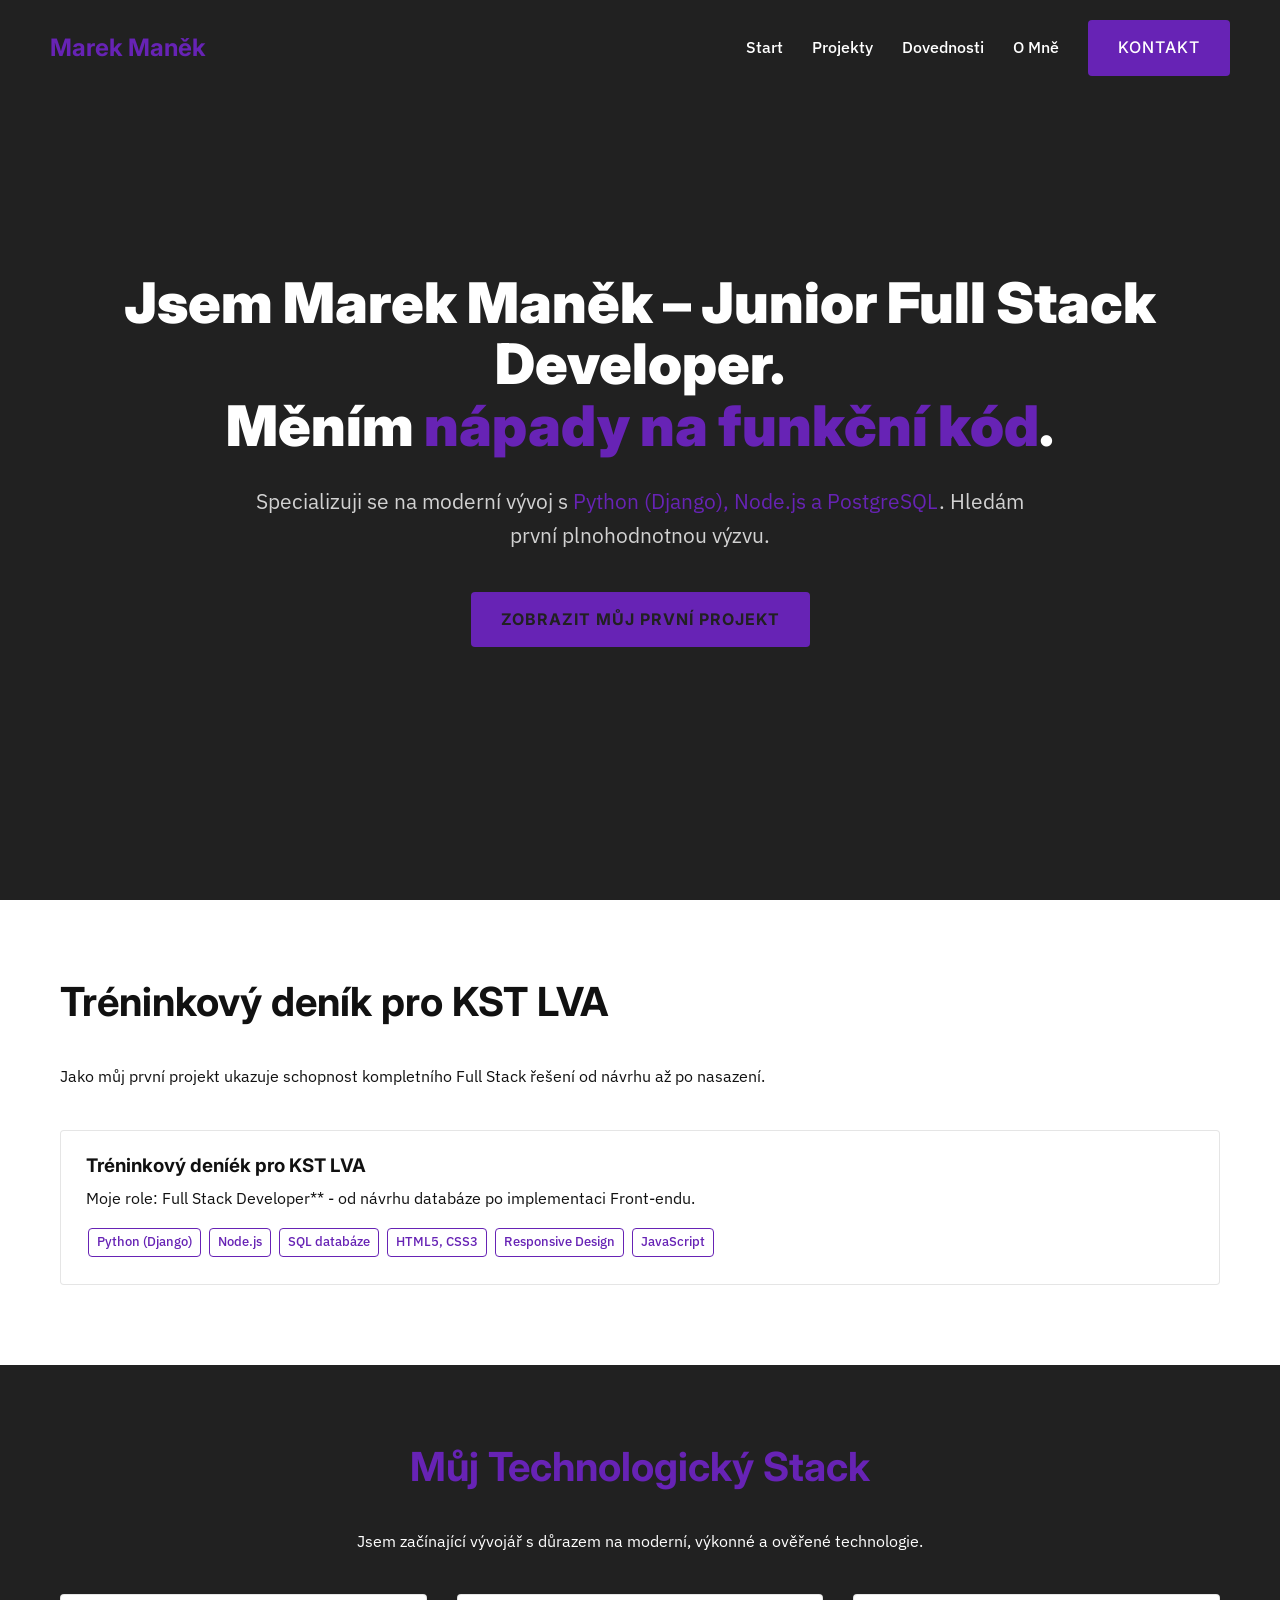
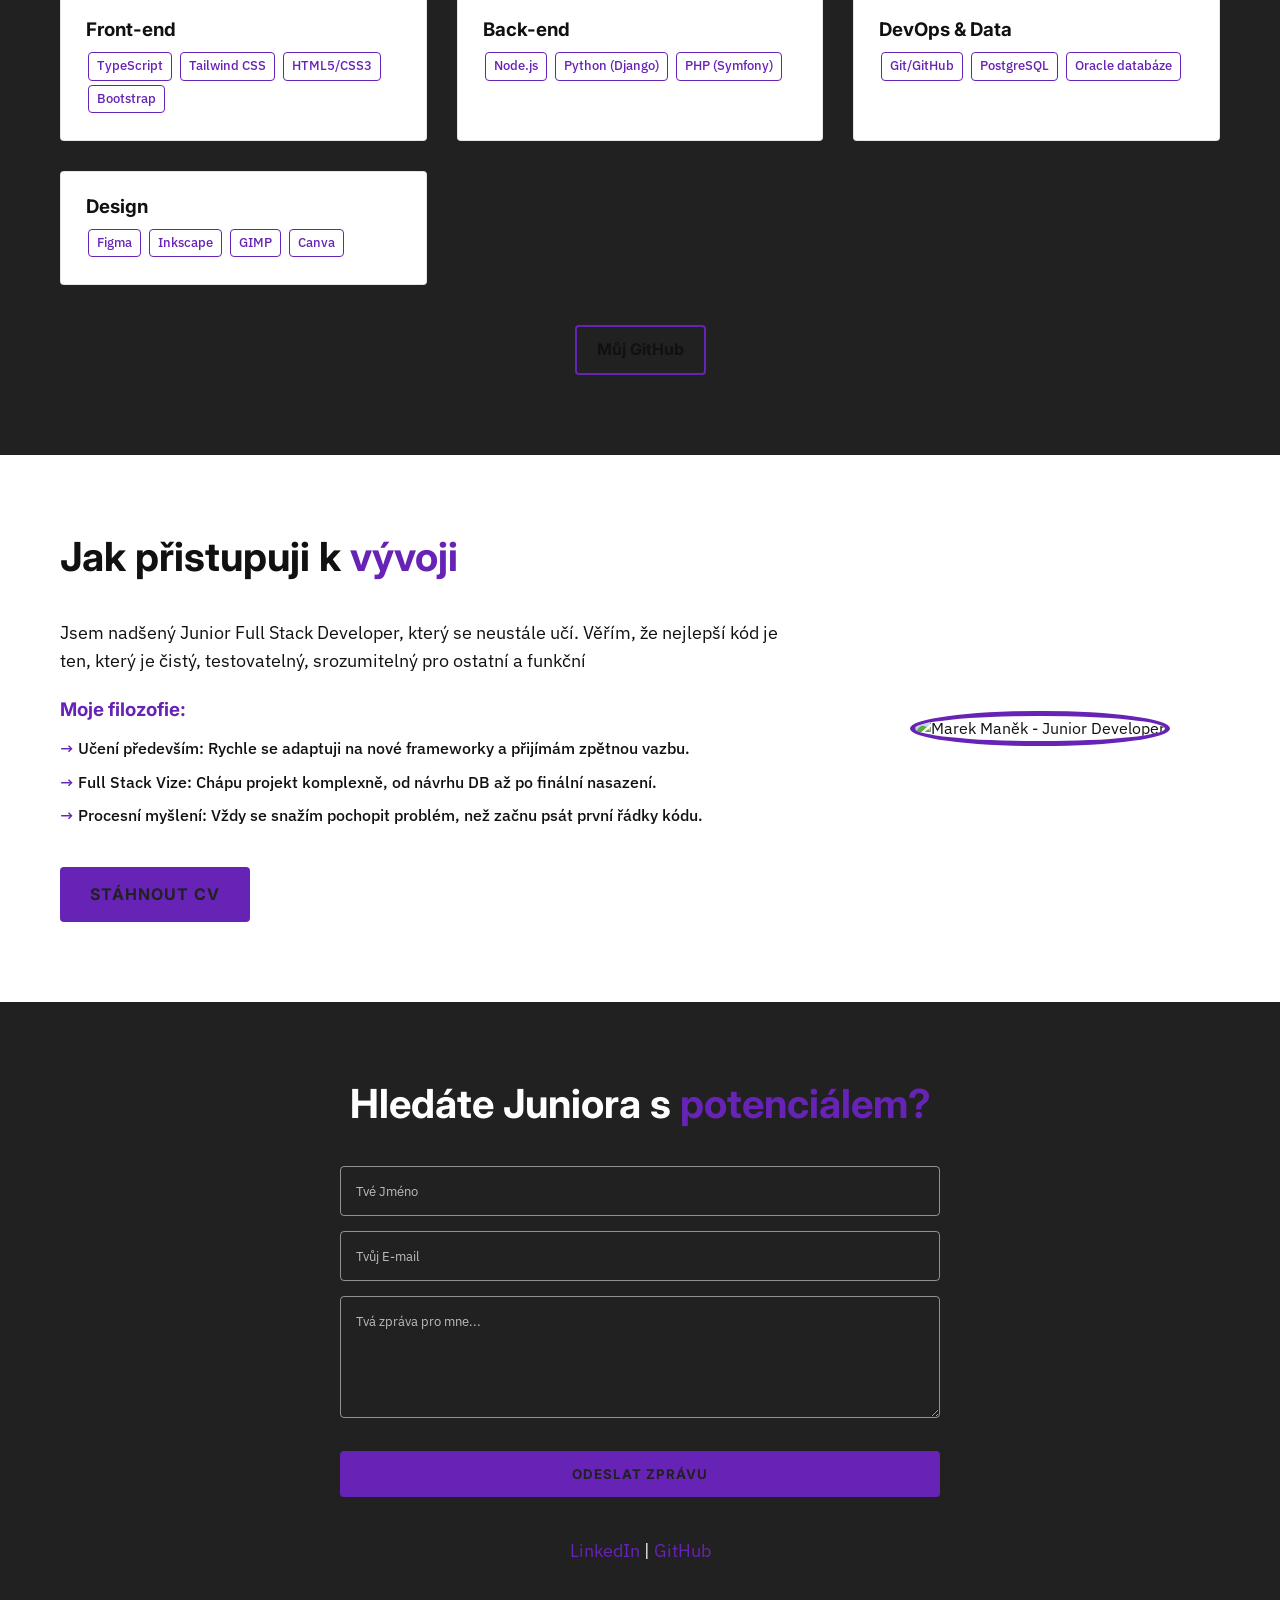
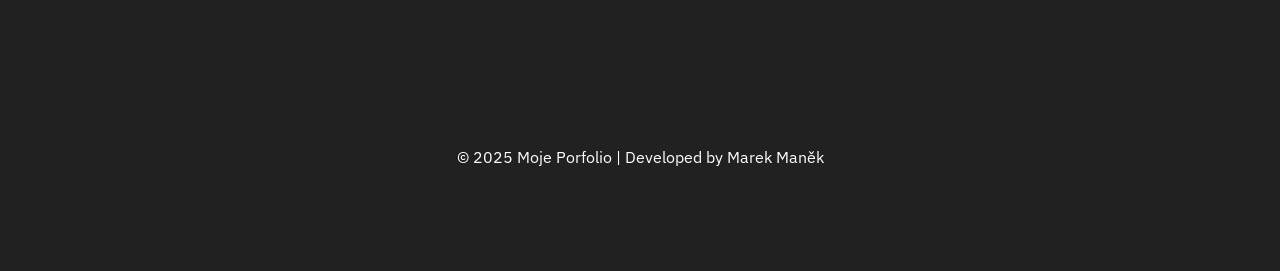
==== commit 460f6c34: "Update index.html" ====
--- a/index.html
+++ b/index.html
@@ -46,7 +46,6 @@
             
             <div class="grid-3" style="grid-template-columns: 1fr;">
                 <a href="https://treninkovy-denik.onrender.com" class="project-card" data-aos="fade-up" data-aos-delay="100">
-                    [Image of Project 1 Mockup]
                     <h3>Tréninkový deníék pro KST LVA</h3>
                     <p>Moje role: Full Stack Developer** - od návrhu databáze po implementaci Front-endu.</p>
                     <div class="tech-tags" style="margin-top: 15px;">
@@ -162,4 +161,4 @@
       });
     </script>
 </body>
-</html>+</html>
